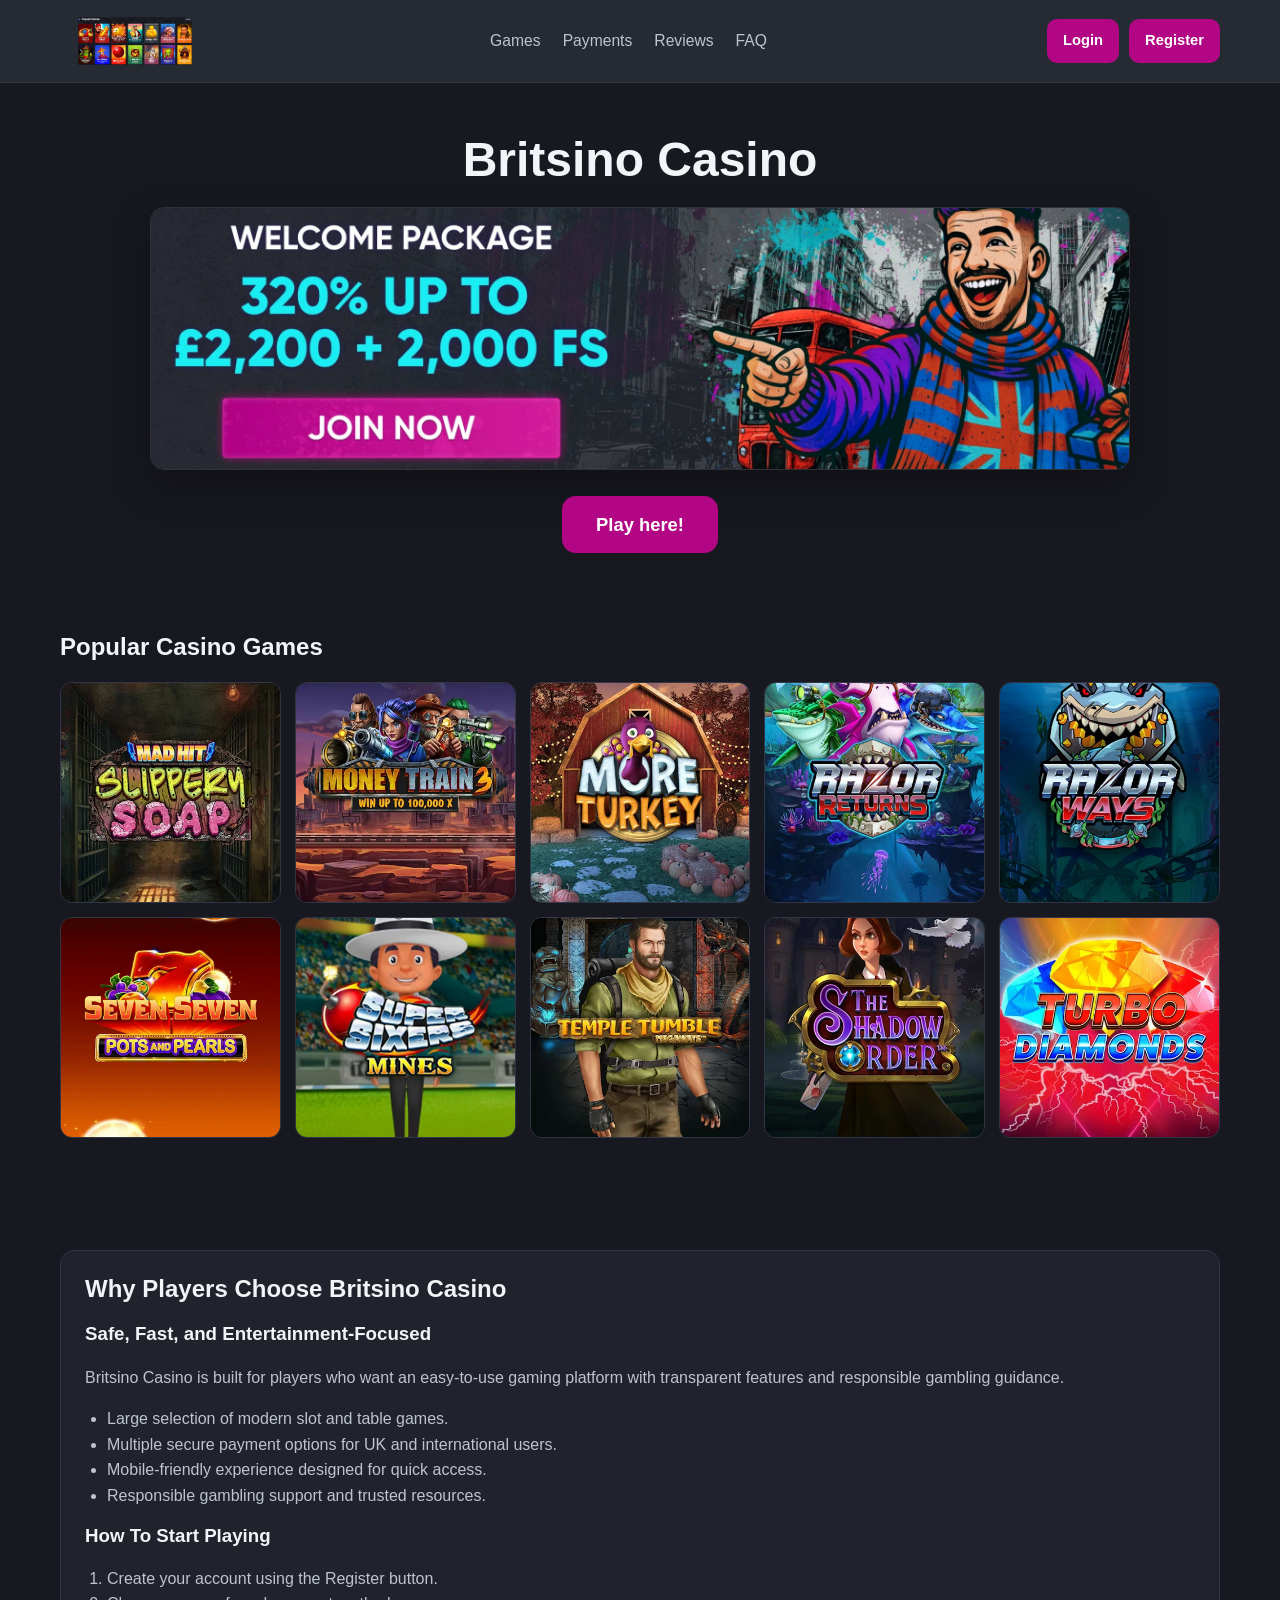
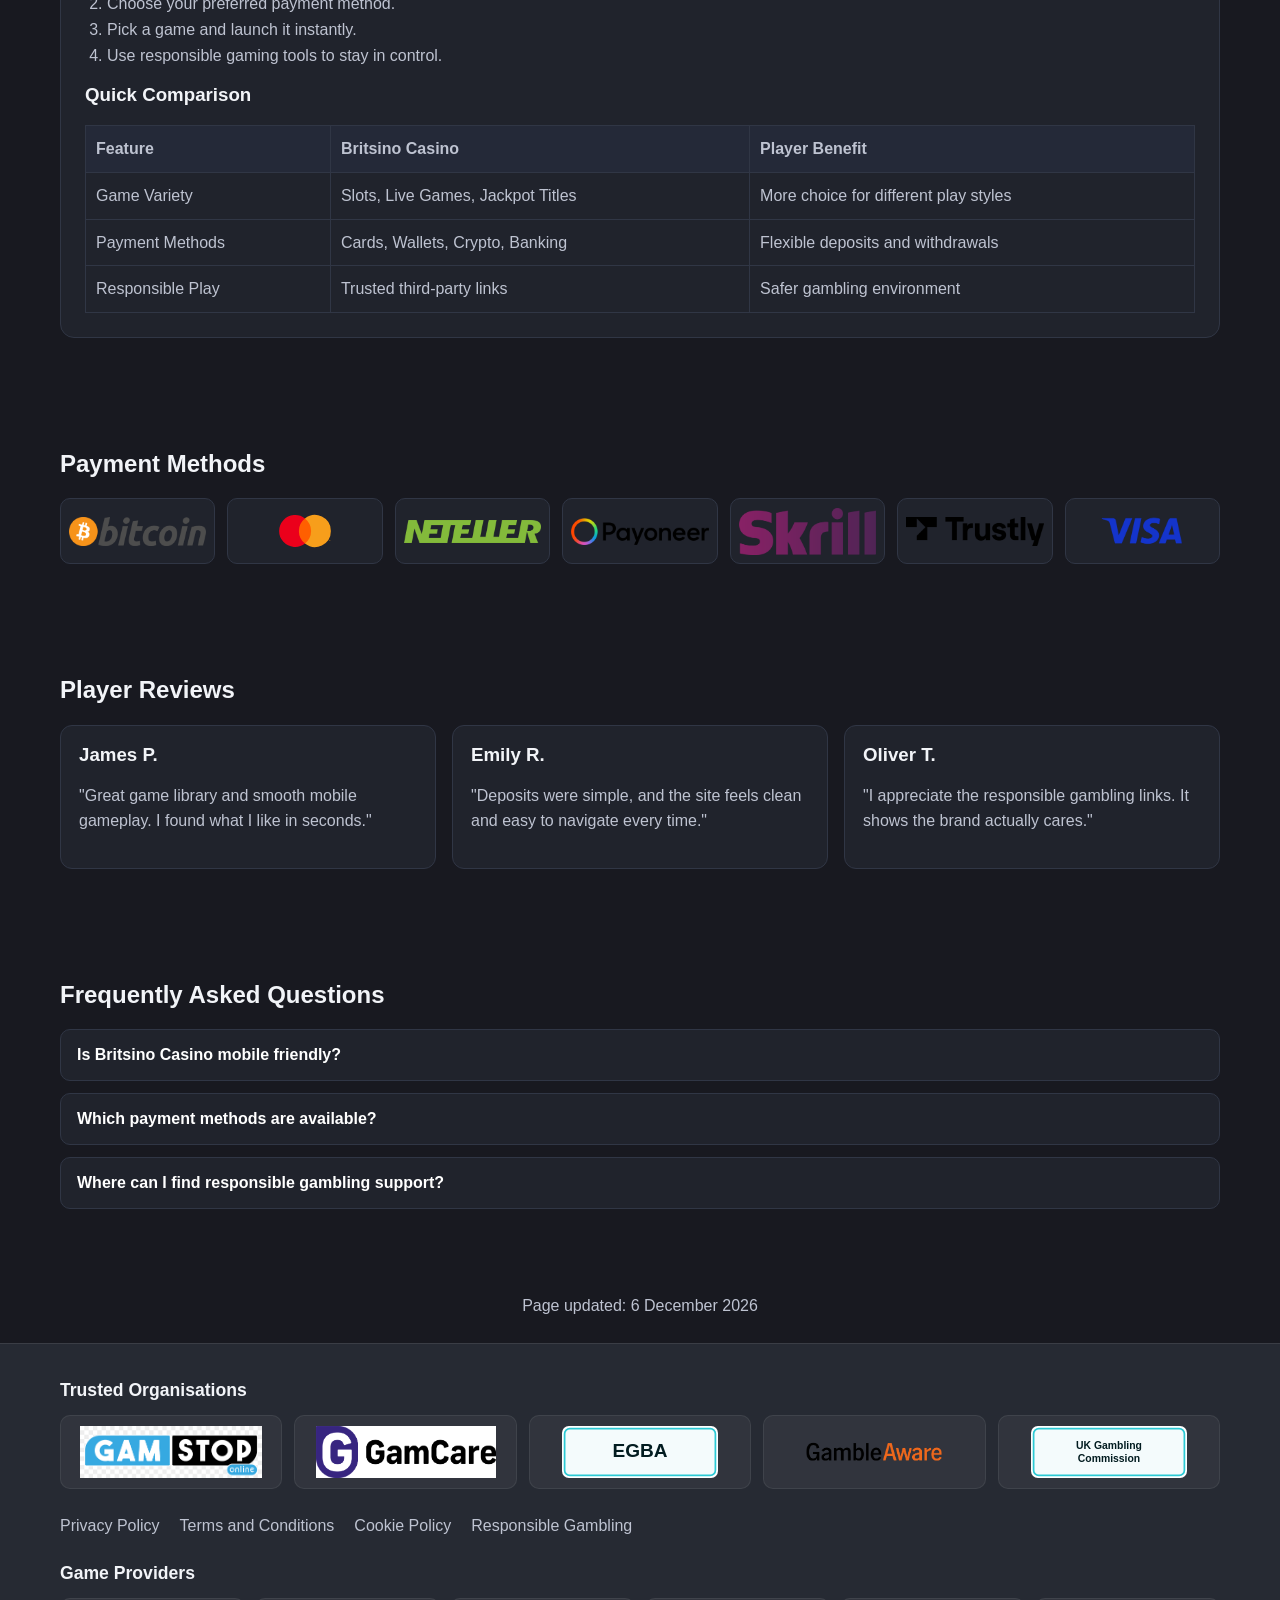
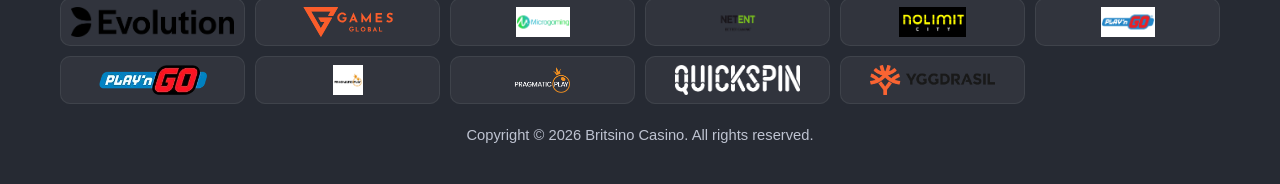
==== index.html @ 7773fd0c "Build Britsino homepage, add redirect route, and wire CTA/register links" ====
<!DOCTYPE html>
<html lang="en-GB">
<head>
  <meta charset="UTF-8" />
  <meta name="viewport" content="width=device-width, initial-scale=1.0" />
  <meta name="description" content="Britsino Casino home page with top games, payment methods, player reviews, and trusted gambling resources." />
  <title>Britsino Casino</title>
  <link rel="icon" type="image/x-icon" href="favicon (12).ico" />
  <link rel="stylesheet" href="styles.css" />
</head>
<body>
  <header class="site-header">
    <div class="container header-inner">
      <a class="brand" href="#" aria-label="Britsino home">
        <img src="britsino.webp" alt="Britsino Casino logo" />
      </a>

      <nav class="header-nav" aria-label="Primary navigation">
        <a href="#games">Games</a>
        <a href="#payments">Payments</a>
        <a href="#reviews">Reviews</a>
        <a href="#faq">FAQ</a>
      </nav>

      <div class="header-actions">
        <a class="btn btn-header" href="#" aria-label="Login">Login</a>
        <a class="btn btn-header" href="/go/" aria-label="Register">Register</a>
      </div>
    </div>
  </header>

  <main>
    <section class="hero">
      <div class="container hero-inner">
        <h1>Britsino Casino</h1>
        <img class="hero-banner" src="britsino images/britsino casino.webp" alt="Britsino Casino banner" />
        <a class="btn btn-cta pulse" href="/go/">Play here!</a>
      </div>
    </section>

    <section id="games" class="section games-section">
      <div class="container">
        <h2>Popular Casino Games</h2>
        <div class="games-grid" aria-label="Featured games">
          <article class="game-card"><img src="game images/mad-hit-slippery-soap.webp" alt="Mad Hit Slippery Soap" /></article>
          <article class="game-card"><img src="game images/money-train-3.webp" alt="Money Train 3" /></article>
          <article class="game-card"><img src="game images/more-turkey.webp" alt="More Turkey" /></article>
          <article class="game-card"><img src="game images/razor-returns.webp" alt="Razor Returns" /></article>
          <article class="game-card"><img src="game images/razor-ways.webp" alt="Razor Ways" /></article>
          <article class="game-card"><img src="game images/seven-seven-pots-and-pearls.webp" alt="Seven Seven Pots and Pearls" /></article>
          <article class="game-card"><img src="game images/super-sixers-mines.webp" alt="Super Sixers Mines" /></article>
          <article class="game-card"><img src="game images/temple-tumble.webp" alt="Temple Tumble" /></article>
          <article class="game-card"><img src="game images/the-shadow-order-pushgaming.webp" alt="The Shadow Order" /></article>
          <article class="game-card"><img src="game images/turbo-diamonds-hold-and-win.webp" alt="Turbo Diamonds Hold and Win" /></article>
        </div>
      </div>
    </section>

    <section class="section seo-section">
      <div class="container seo-content">
        <h2>Why Players Choose Britsino Casino</h2>
        <h3>Safe, Fast, and Entertainment-Focused</h3>
        <p>Britsino Casino is built for players who want an easy-to-use gaming platform with transparent features and responsible gambling guidance.</p>

        <ul>
          <li>Large selection of modern slot and table games.</li>
          <li>Multiple secure payment options for UK and international users.</li>
          <li>Mobile-friendly experience designed for quick access.</li>
          <li>Responsible gambling support and trusted resources.</li>
        </ul>

        <h3>How To Start Playing</h3>
        <ol>
          <li>Create your account using the Register button.</li>
          <li>Choose your preferred payment method.</li>
          <li>Pick a game and launch it instantly.</li>
          <li>Use responsible gaming tools to stay in control.</li>
        </ol>

        <h3>Quick Comparison</h3>
        <div class="table-wrap">
          <table>
            <thead>
              <tr>
                <th>Feature</th>
                <th>Britsino Casino</th>
                <th>Player Benefit</th>
              </tr>
            </thead>
            <tbody>
              <tr>
                <td>Game Variety</td>
                <td>Slots, Live Games, Jackpot Titles</td>
                <td>More choice for different play styles</td>
              </tr>
              <tr>
                <td>Payment Methods</td>
                <td>Cards, Wallets, Crypto, Banking</td>
                <td>Flexible deposits and withdrawals</td>
              </tr>
              <tr>
                <td>Responsible Play</td>
                <td>Trusted third-party links</td>
                <td>Safer gambling environment</td>
              </tr>
            </tbody>
          </table>
        </div>
      </div>
    </section>

    <section id="payments" class="section payments-section">
      <div class="container">
        <h2>Payment Methods</h2>
        <div class="payments-grid" aria-label="Payment methods">
          <img src="payment methods/bitcoin-method.png" alt="Bitcoin" />
          <img src="payment methods/mastercard-method.svg" alt="Mastercard" />
          <img src="payment methods/neteller-method.png" alt="Neteller" />
          <img src="payment methods/payoneer-method.png" alt="Payoneer" />
          <img src="payment methods/skrill-method.png" alt="Skrill" />
          <img src="payment methods/trustly-method.webp" alt="Trustly" />
          <img src="payment methods/visa-method.png" alt="Visa" />
        </div>
      </div>
    </section>

    <section id="reviews" class="section reviews-section">
      <div class="container">
        <h2>Player Reviews</h2>
        <div class="reviews-grid">
          <article class="review-card">
            <h3>James P.</h3>
            <p>"Great game library and smooth mobile gameplay. I found what I like in seconds."</p>
          </article>
          <article class="review-card">
            <h3>Emily R.</h3>
            <p>"Deposits were simple, and the site feels clean and easy to navigate every time."</p>
          </article>
          <article class="review-card">
            <h3>Oliver T.</h3>
            <p>"I appreciate the responsible gambling links. It shows the brand actually cares."</p>
          </article>
        </div>
      </div>
    </section>

    <section id="faq" class="section faq-section">
      <div class="container">
        <h2>Frequently Asked Questions</h2>

        <div class="accordion-item">
          <button class="accordion-trigger" type="button" aria-expanded="false">
            Is Britsino Casino mobile friendly?
          </button>
          <div class="accordion-panel">
            <p>Yes. Britsino Casino is optimized for mobile and desktop devices with a responsive layout.</p>
          </div>
        </div>

        <div class="accordion-item">
          <button class="accordion-trigger" type="button" aria-expanded="false">
            Which payment methods are available?
          </button>
          <div class="accordion-panel">
            <p>You can use options like Visa, Mastercard, Skrill, Neteller, Trustly, Payoneer, and Bitcoin.</p>
          </div>
        </div>

        <div class="accordion-item">
          <button class="accordion-trigger" type="button" aria-expanded="false">
            Where can I find responsible gambling support?
          </button>
          <div class="accordion-panel">
            <p>Trusted support resources are listed in the footer, including GamStop, GamCare, BeGambleAware, EGBA, and the UK Gambling Commission.</p>
          </div>
        </div>
      </div>
    </section>

    <section class="updated-section" aria-label="Page update date">
      <div class="container">
        <p id="page-updated">Page updated: </p>
      </div>
    </section>
  </main>

  <footer class="site-footer">
    <div class="container footer-inner">
      <section class="footer-trust">
        <h2>Trusted Organisations</h2>
        <div class="trust-grid">
          <a href="https://www.gamstop.co.uk/" target="_blank" rel="noopener noreferrer"><img src="trust badges/gamstop.png" alt="GamStop" /></a>
          <a href="https://www.gamcare.org.uk/" target="_blank" rel="noopener noreferrer"><img src="trust badges/GamCare.png" alt="GamCare" /></a>
          <a href="https://www.egba.eu/" target="_blank" rel="noopener noreferrer"><img src="trust badges/egba.svg" alt="EGBA" /></a>
          <a href="https://www.begambleaware.org/" target="_blank" rel="noopener noreferrer"><img src="trust badges/gambleaware.png" alt="BeGambleAware" /></a>
          <a href="https://www.gamblingcommission.gov.uk/" target="_blank" rel="noopener noreferrer"><img src="trust badges/uk-gambling-commission.svg" alt="UK Gambling Commission" /></a>
        </div>
      </section>

      <section class="footer-policies">
        <a href="#" aria-label="Privacy Policy">Privacy Policy</a>
        <a href="#" aria-label="Terms and Conditions">Terms and Conditions</a>
        <a href="#" aria-label="Cookie Policy">Cookie Policy</a>
        <a href="#" aria-label="Responsible Gambling Policy">Responsible Gambling</a>
      </section>

      <section class="footer-providers">
        <h2>Game Providers</h2>
        <div class="providers-grid">
          <img src="providers/evolution.png" alt="Evolution" />
          <img src="providers/Games-Global.svg" alt="Games Global" />
          <img src="providers/microgaming-logo.png" alt="Microgaming" />
          <img src="providers/netentlogo.png" alt="NetEnt" />
          <img src="providers/nolimit city.png" alt="NoLimit City" />
          <img src="providers/playn-go-logo.png" alt="Play'n GO" />
          <img src="providers/playngo.webp" alt="Play'n GO Alternative" />
          <img src="providers/pragmatic-play-logo-png.png" alt="Pragmatic Play" />
          <img src="providers/pragmatic-play.png" alt="Pragmatic Play Alternative" />
          <img src="providers/quickspin.png" alt="Quickspin" />
          <img src="providers/Yggdrasil Gaming_Logo_1.png" alt="Yggdrasil" />
        </div>
      </section>

      <p class="copyright">Copyright © 2026 Britsino Casino. All rights reserved.</p>
    </div>
  </footer>

  <script src="script.js"></script>
</body>
</html>
---- styles.css ----
:root {
  --header-footer-bg: #262a33;
  --primary-btn: #b30685;
  --cta-btn: #b30685;
  --main-bg: #181920;
  --surface-bg: #20232c;
  --surface-border: #303645;
  --text-main: #f2f4f8;
  --text-muted: #bec3d1;
}

* {
  box-sizing: border-box;
}

html,
body {
  margin: 0;
  padding: 0;
}

body {
  font-family: "Segoe UI", Tahoma, Geneva, Verdana, sans-serif;
  background: var(--main-bg);
  color: var(--text-main);
  line-height: 1.6;
}

img {
  max-width: 100%;
  display: block;
}

a {
  color: inherit;
  text-decoration: none;
}

.container {
  width: min(1160px, 92%);
  margin: 0 auto;
}

.section {
  padding: 56px 0;
}

h1,
h2,
h3 {
  margin-top: 0;
  line-height: 1.2;
}

.site-header {
  position: sticky;
  top: 0;
  z-index: 100;
  background: var(--header-footer-bg);
  border-bottom: 1px solid rgba(255, 255, 255, 0.07);
}

.header-inner {
  display: flex;
  align-items: center;
  justify-content: space-between;
  gap: 20px;
  min-height: 82px;
  padding: 10px 0;
}

.brand img {
  width: 150px;
  height: 48px;
  object-fit: contain;
}

.header-nav {
  display: flex;
  gap: 22px;
  color: var(--text-muted);
  font-size: 0.98rem;
}

.header-nav a:hover,
.header-nav a:focus-visible {
  color: #ffffff;
}

.header-actions {
  display: flex;
  gap: 10px;
}

.btn {
  display: inline-flex;
  align-items: center;
  justify-content: center;
  border-radius: 10px;
  border: 0;
  cursor: pointer;
  font-weight: 700;
}

.btn-header {
  background: var(--primary-btn);
  color: #fff;
  padding: 10px 16px;
  font-size: 0.92rem;
}

.btn-header:hover,
.btn-header:focus-visible,
.btn-cta:hover,
.btn-cta:focus-visible {
  filter: brightness(1.08);
}

.hero {
  padding: 48px 0 24px;
}

.hero-inner {
  text-align: center;
}

.hero h1 {
  font-size: clamp(1.9rem, 4vw, 3rem);
  margin-bottom: 18px;
}

.hero-banner {
  width: min(980px, 100%);
  margin: 0 auto;
  border-radius: 14px;
  border: 1px solid rgba(255, 255, 255, 0.1);
  box-shadow: 0 16px 40px rgba(0, 0, 0, 0.35);
}

.btn-cta {
  margin: 26px auto 0;
  background: var(--cta-btn);
  color: #fff;
  font-size: 1.15rem;
  padding: 14px 34px;
  border-radius: 14px;
}

.pulse {
  animation: pulse 1.8s infinite;
}

@keyframes pulse {
  0% {
    transform: scale(1);
    box-shadow: 0 0 0 0 rgba(179, 6, 133, 0.75);
  }
  70% {
    transform: scale(1.03);
    box-shadow: 0 0 0 18px rgba(179, 6, 133, 0);
  }
  100% {
    transform: scale(1);
    box-shadow: 0 0 0 0 rgba(179, 6, 133, 0);
  }
}

.games-grid {
  display: grid;
  grid-template-columns: repeat(5, minmax(0, 1fr));
  gap: 14px;
}

.game-card {
  aspect-ratio: 1 / 1;
  border-radius: 12px;
  overflow: hidden;
  border: 1px solid var(--surface-border);
  background: var(--surface-bg);
}

.game-card img {
  width: 100%;
  height: 100%;
  object-fit: cover;
}

.seo-content {
  background: var(--surface-bg);
  border: 1px solid var(--surface-border);
  border-radius: 14px;
  padding: 24px;
}

.seo-content p,
.seo-content li,
.seo-content td,
.seo-content th {
  color: var(--text-muted);
}

.seo-content ul,
.seo-content ol {
  padding-left: 22px;
}

.table-wrap {
  overflow-x: auto;
}

table {
  width: 100%;
  border-collapse: collapse;
  min-width: 620px;
}

th,
td {
  border: 1px solid var(--surface-border);
  padding: 10px;
  text-align: left;
}

th {
  color: #fff;
  background: #242938;
}

.payments-grid {
  display: grid;
  grid-template-columns: repeat(7, minmax(0, 1fr));
  gap: 12px;
}

.payments-grid img {
  width: 100%;
  height: 66px;
  object-fit: contain;
  padding: 8px;
  background: var(--surface-bg);
  border: 1px solid var(--surface-border);
  border-radius: 10px;
}

.reviews-grid {
  display: grid;
  grid-template-columns: repeat(3, minmax(0, 1fr));
  gap: 16px;
}

.review-card {
  background: var(--surface-bg);
  border: 1px solid var(--surface-border);
  border-radius: 12px;
  padding: 18px;
}

.review-card h3 {
  margin-bottom: 10px;
}

.review-card p {
  color: var(--text-muted);
}

.accordion-item {
  border: 1px solid var(--surface-border);
  border-radius: 10px;
  margin-bottom: 12px;
  background: var(--surface-bg);
  overflow: hidden;
}

.accordion-trigger {
  width: 100%;
  text-align: left;
  background: transparent;
  color: #fff;
  border: 0;
  padding: 16px;
  font-size: 1rem;
  font-weight: 700;
  cursor: pointer;
}

.accordion-panel {
  max-height: 0;
  overflow: hidden;
  transition: max-height 0.28s ease;
}

.accordion-panel p {
  margin: 0;
  padding: 0 16px 16px;
  color: var(--text-muted);
}

.updated-section {
  padding: 16px 0 24px;
}

#page-updated {
  margin: 0;
  text-align: center;
  color: var(--text-muted);
}

.site-footer {
  background: var(--header-footer-bg);
  border-top: 1px solid rgba(255, 255, 255, 0.09);
  padding: 36px 0 22px;
}

.footer-inner h2 {
  font-size: 1.1rem;
  margin-bottom: 14px;
}

.trust-grid {
  display: grid;
  grid-template-columns: repeat(5, minmax(0, 1fr));
  gap: 12px;
}

.trust-grid a {
  background: rgba(255, 255, 255, 0.05);
  border-radius: 10px;
  border: 1px solid rgba(255, 255, 255, 0.07);
  padding: 10px;
}

.trust-grid img {
  width: 100%;
  height: 52px;
  object-fit: contain;
}

.footer-policies {
  display: flex;
  flex-wrap: wrap;
  gap: 14px 20px;
  margin: 24px 0;
}

.footer-policies a {
  color: var(--text-muted);
}

.footer-policies a:hover,
.footer-policies a:focus-visible {
  color: #fff;
}

.providers-grid {
  display: grid;
  grid-template-columns: repeat(6, minmax(0, 1fr));
  gap: 10px;
}

.providers-grid img {
  width: 100%;
  height: 48px;
  object-fit: contain;
  padding: 8px;
  background: rgba(255, 255, 255, 0.05);
  border-radius: 10px;
  border: 1px solid rgba(255, 255, 255, 0.07);
}

.copyright {
  margin-top: 20px;
  text-align: center;
  color: var(--text-muted);
  font-size: 0.92rem;
}

@media (max-width: 1024px) {
  .games-grid {
    grid-template-columns: repeat(4, minmax(0, 1fr));
  }

  .payments-grid {
    grid-template-columns: repeat(4, minmax(0, 1fr));
  }

  .providers-grid {
    grid-template-columns: repeat(4, minmax(0, 1fr));
  }

  .trust-grid {
    grid-template-columns: repeat(3, minmax(0, 1fr));
  }
}

@media (max-width: 768px) {
  .header-inner {
    min-height: 58px;
    gap: 8px;
    padding: 6px 0;
  }

  .brand img {
    width: 90px;
    height: 30px;
  }

  .header-nav {
    display: none;
  }

  .header-actions {
    margin-left: auto;
  }

  .btn-header {
    padding: 7px 10px;
    font-size: 0.78rem;
    border-radius: 8px;
  }

  .section {
    padding: 44px 0;
  }

  .games-grid {
    grid-template-columns: repeat(2, minmax(0, 1fr));
  }

  .payments-grid {
    grid-template-columns: repeat(2, minmax(0, 1fr));
  }

  .reviews-grid {
    grid-template-columns: 1fr;
  }

  .trust-grid {
    grid-template-columns: repeat(2, minmax(0, 1fr));
  }

  .providers-grid {
    grid-template-columns: repeat(2, minmax(0, 1fr));
  }
}
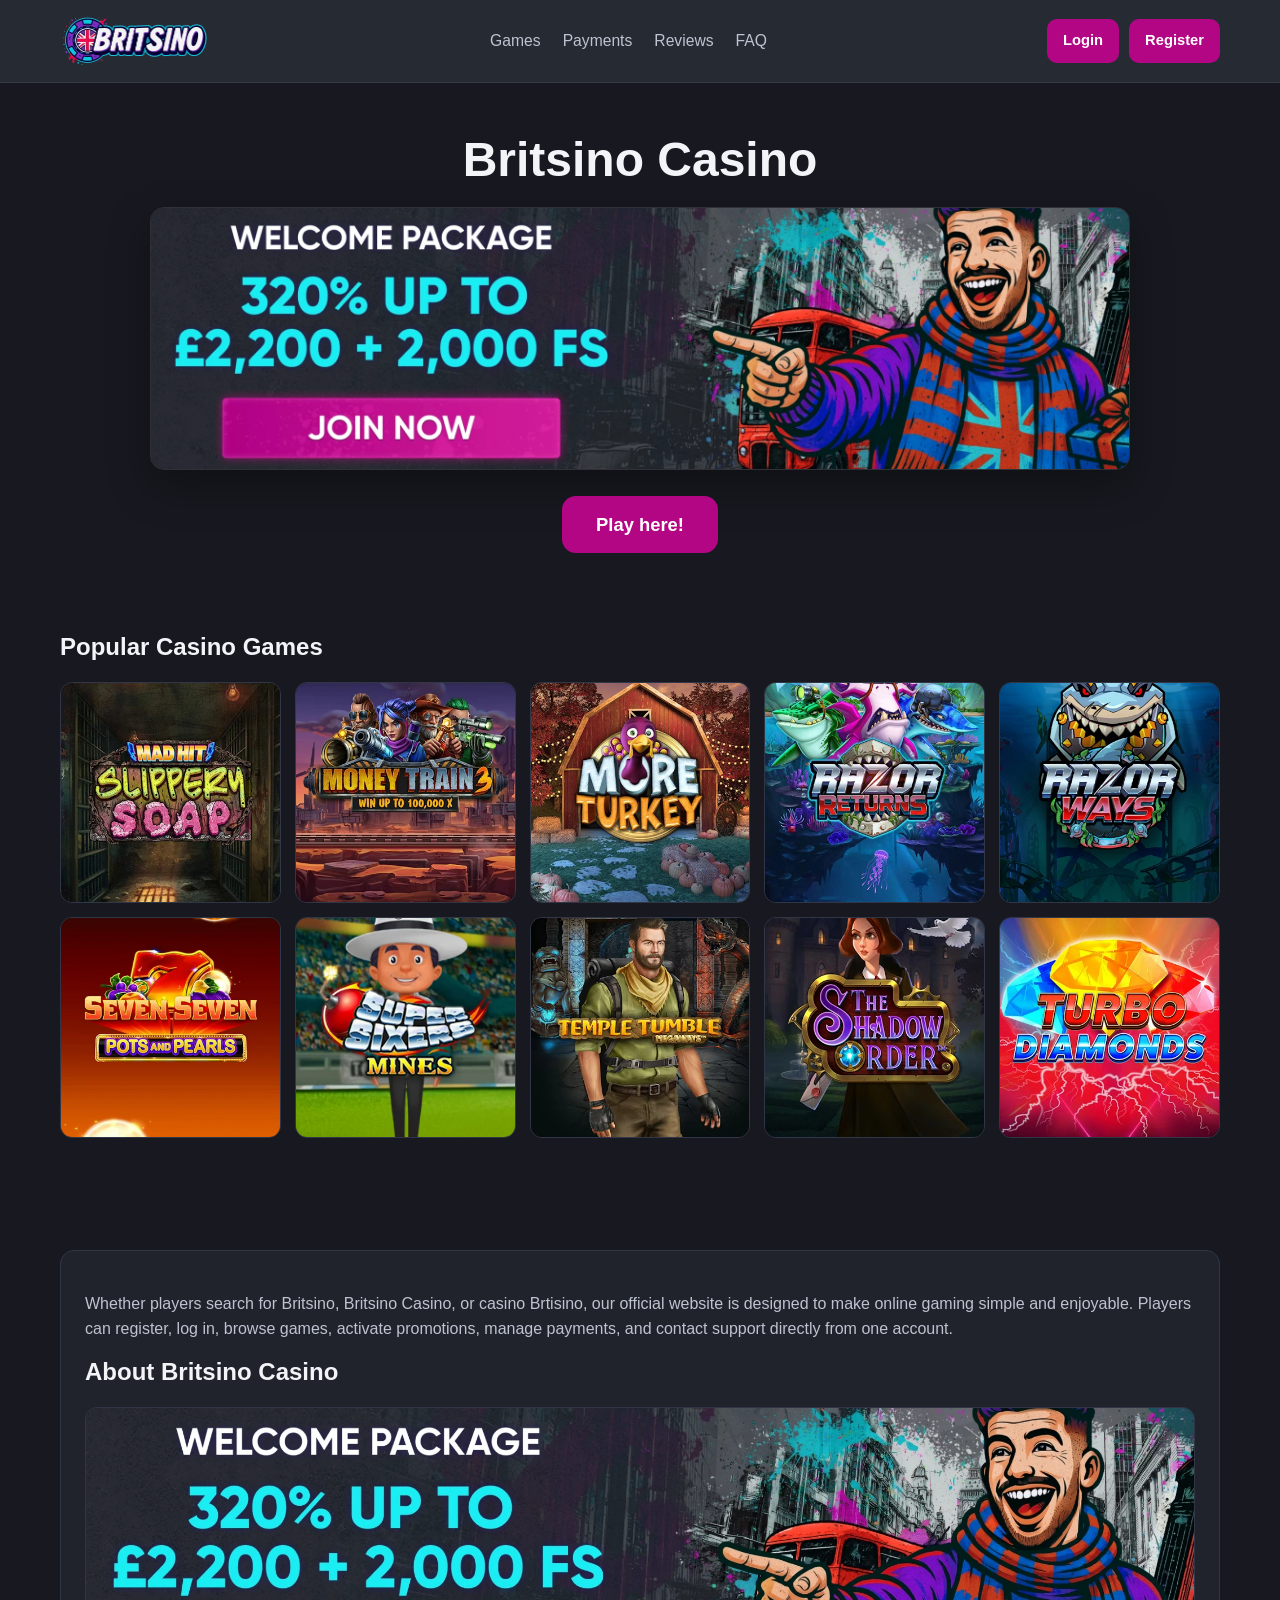
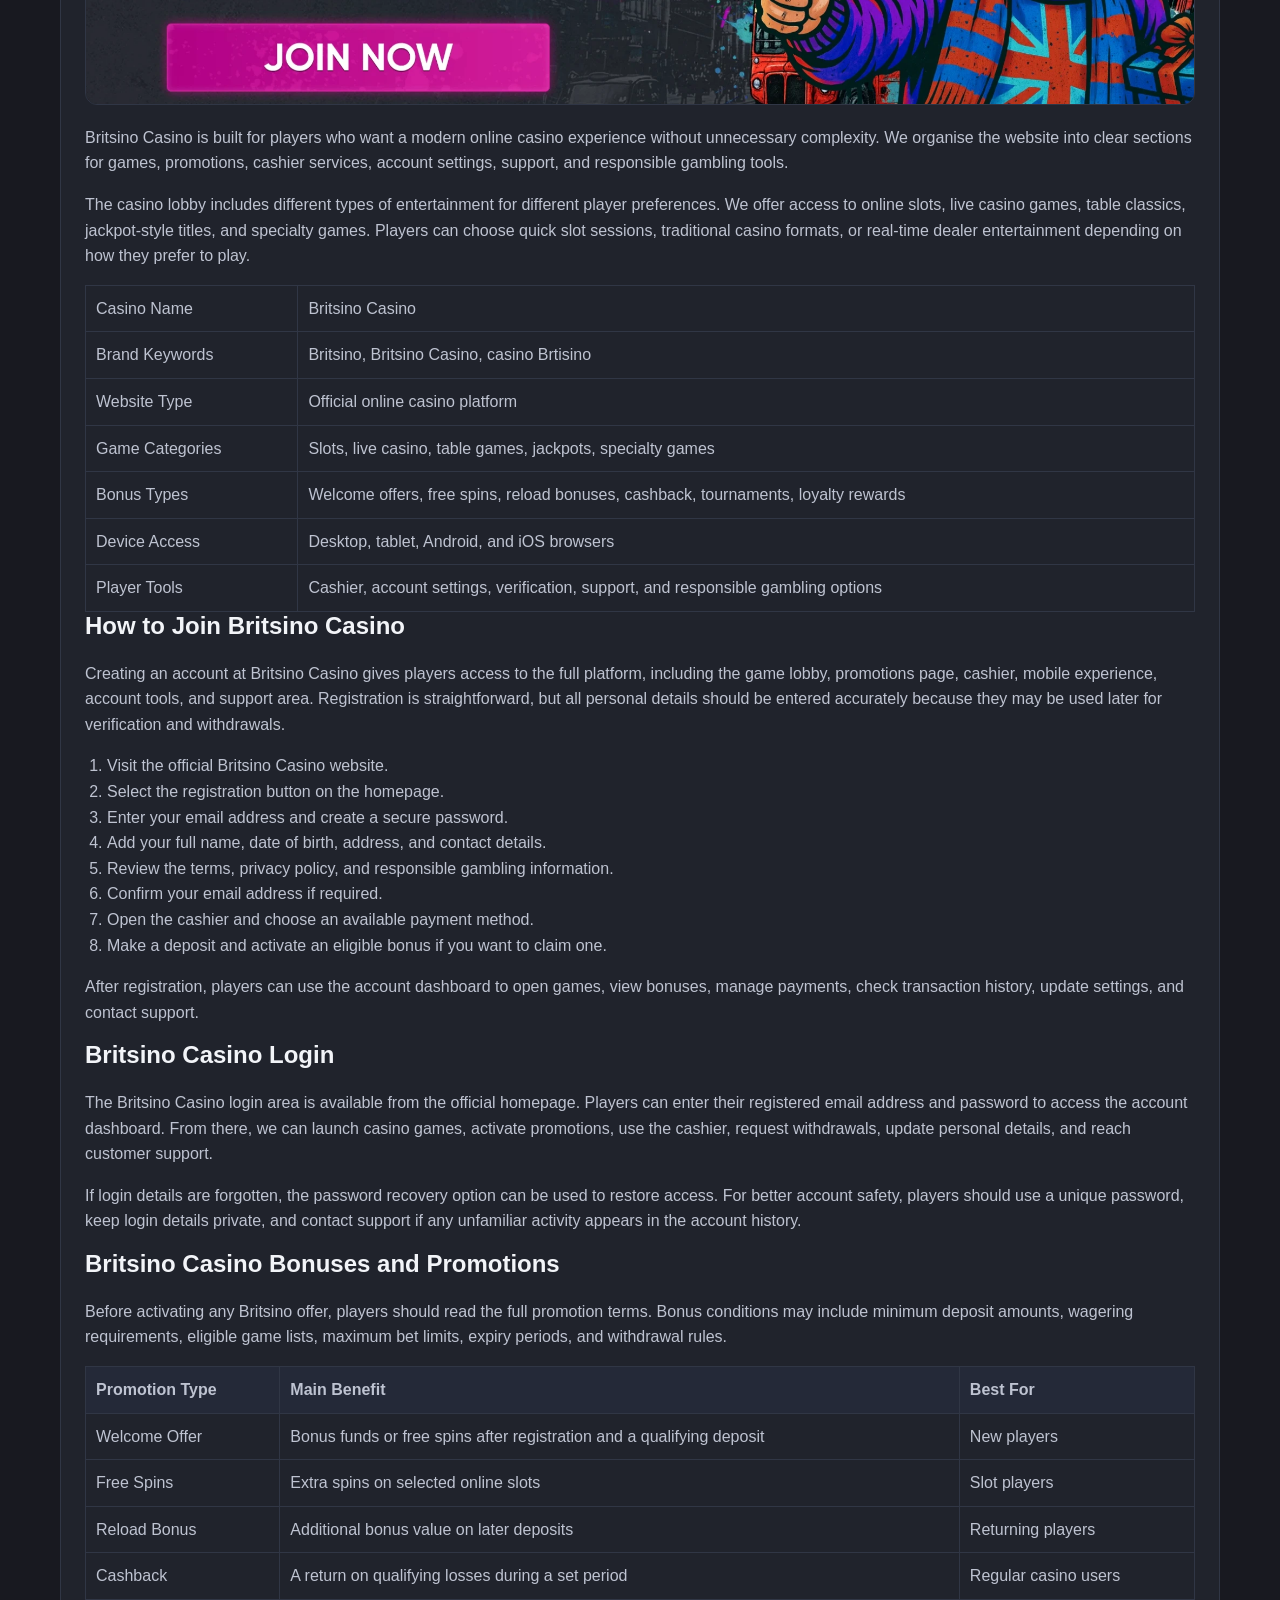
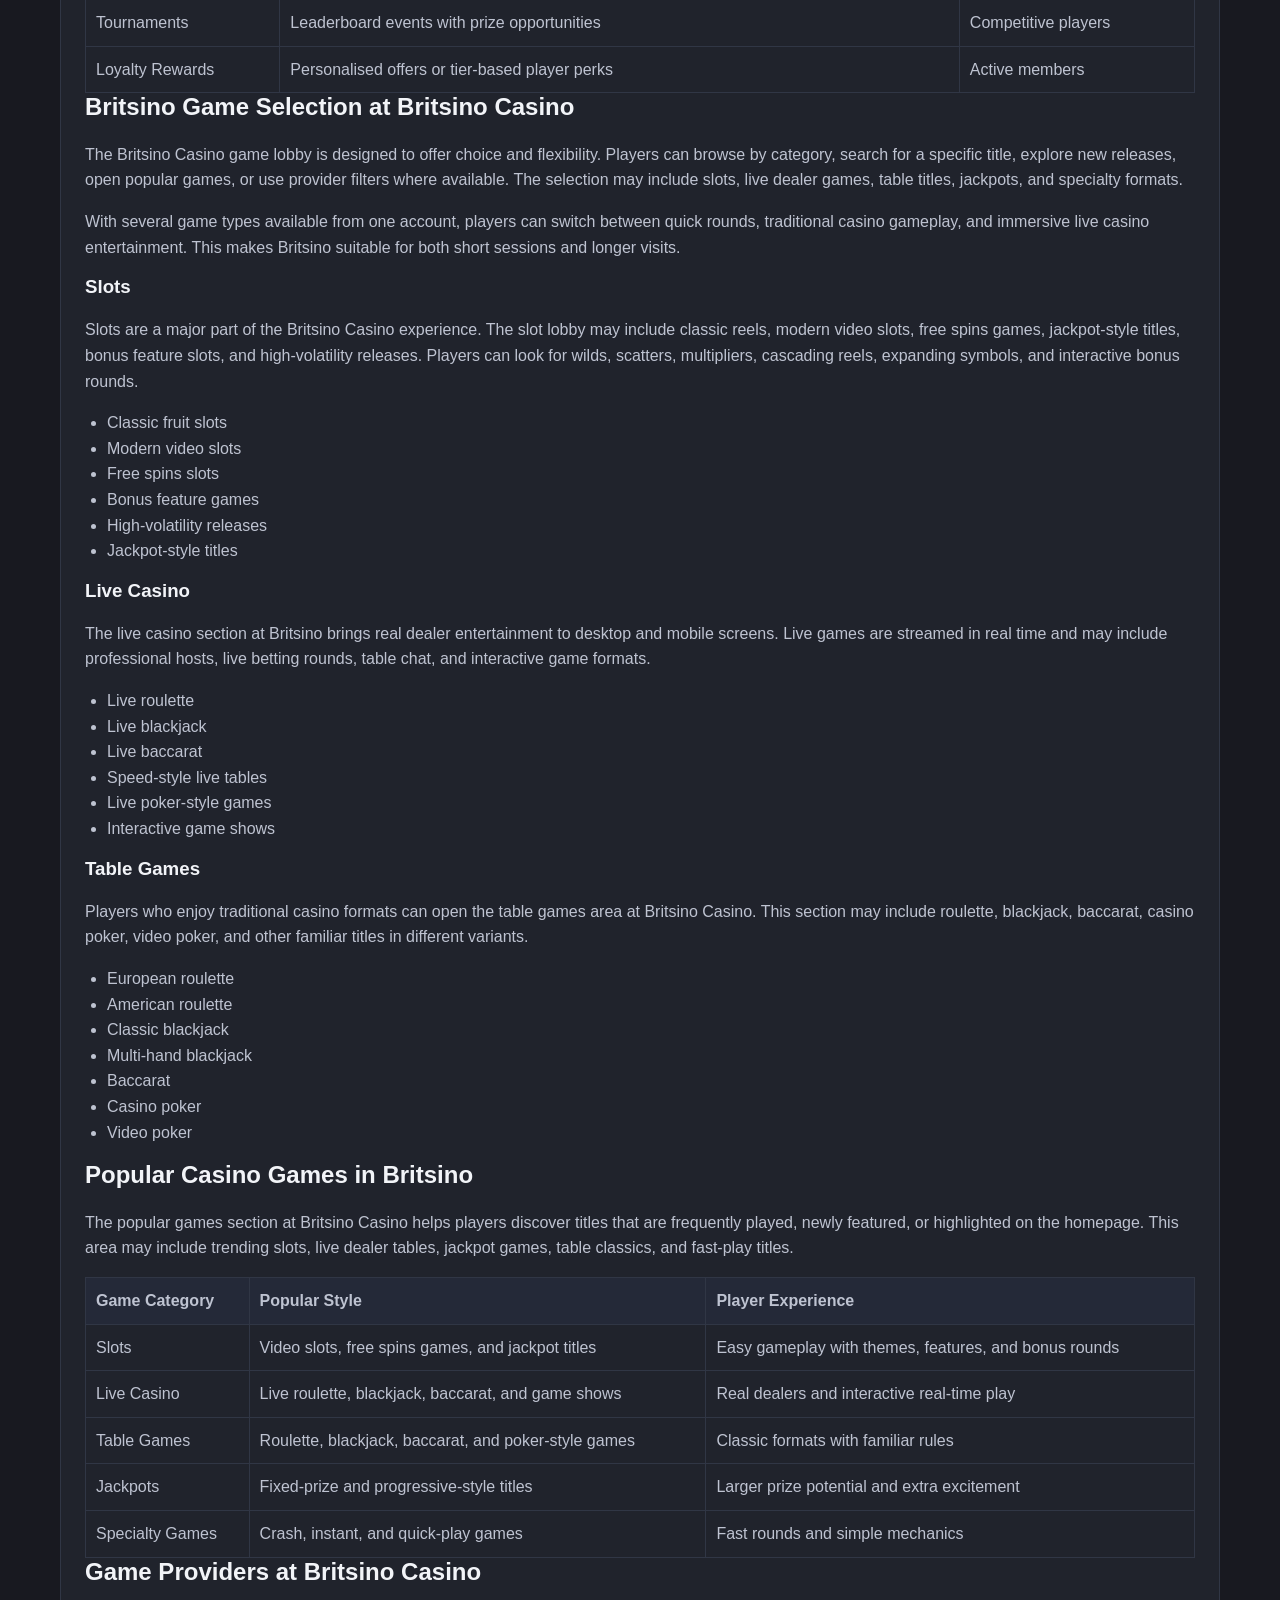
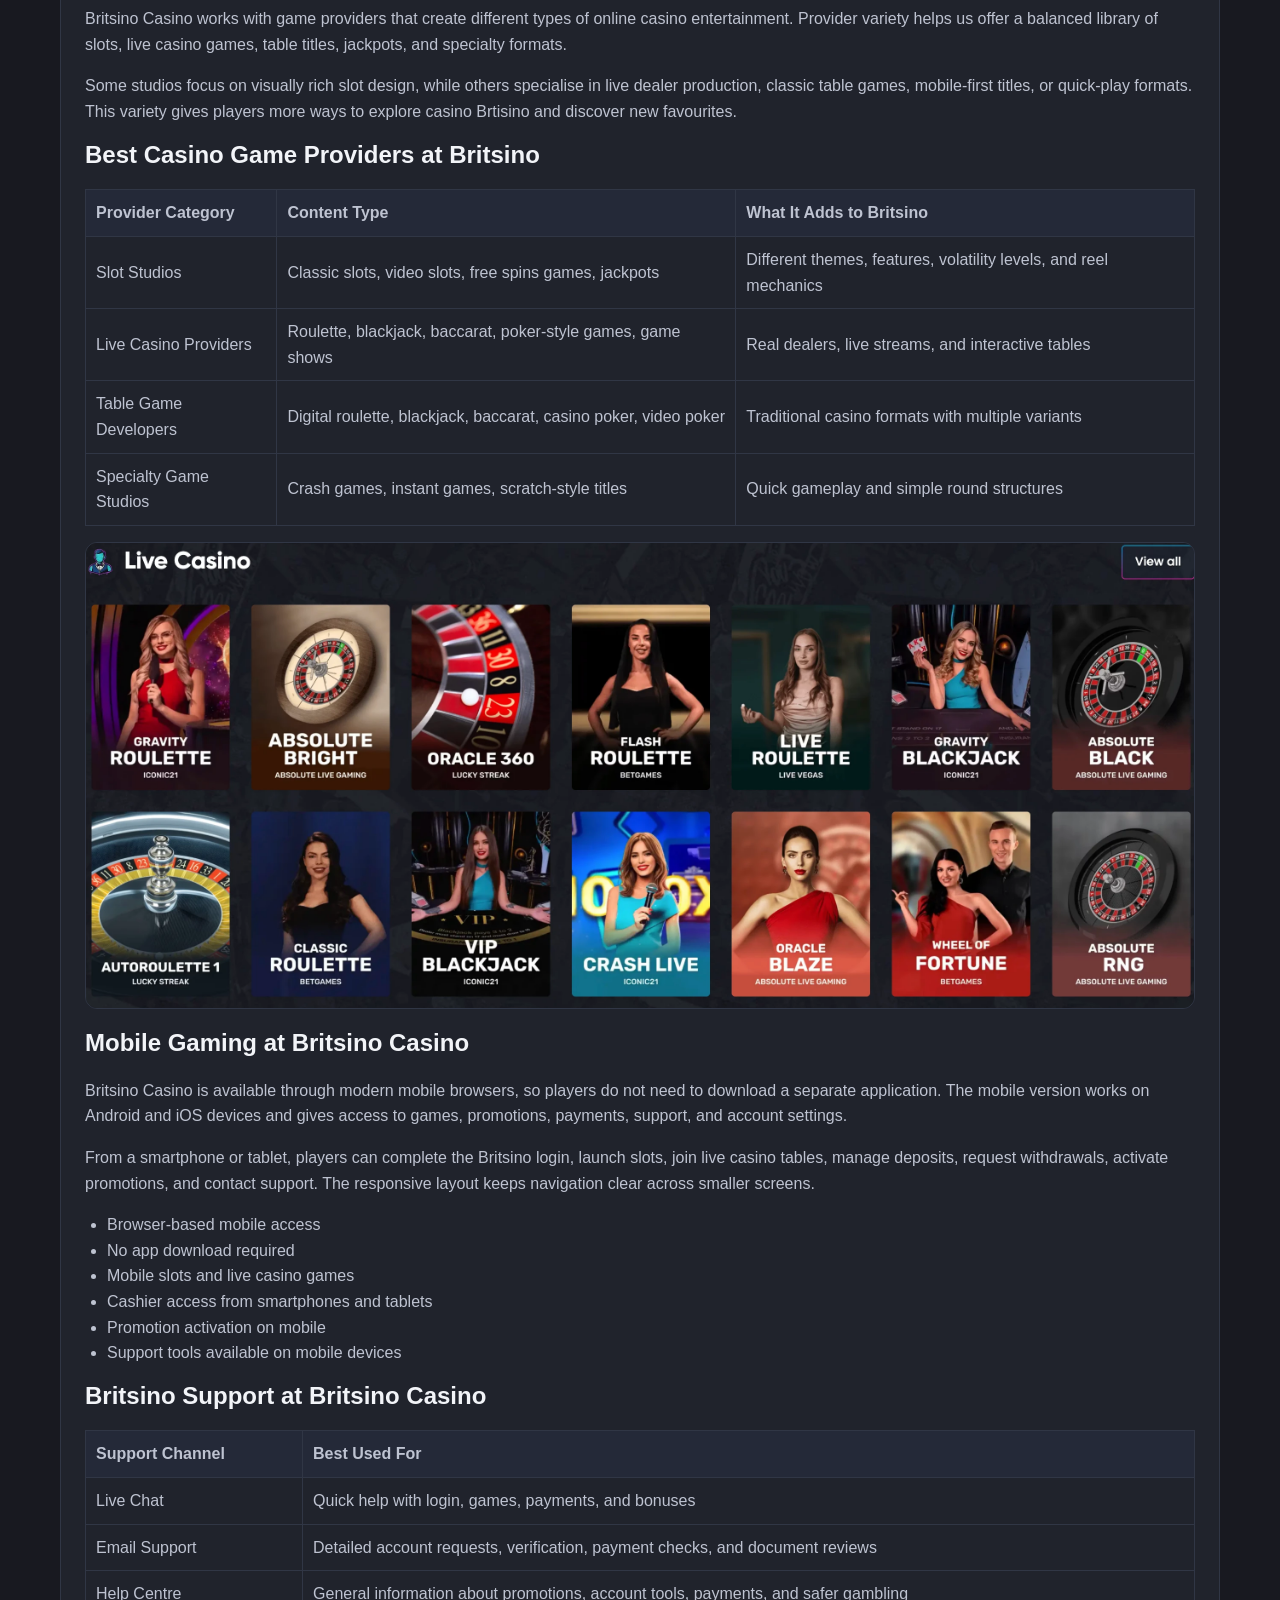
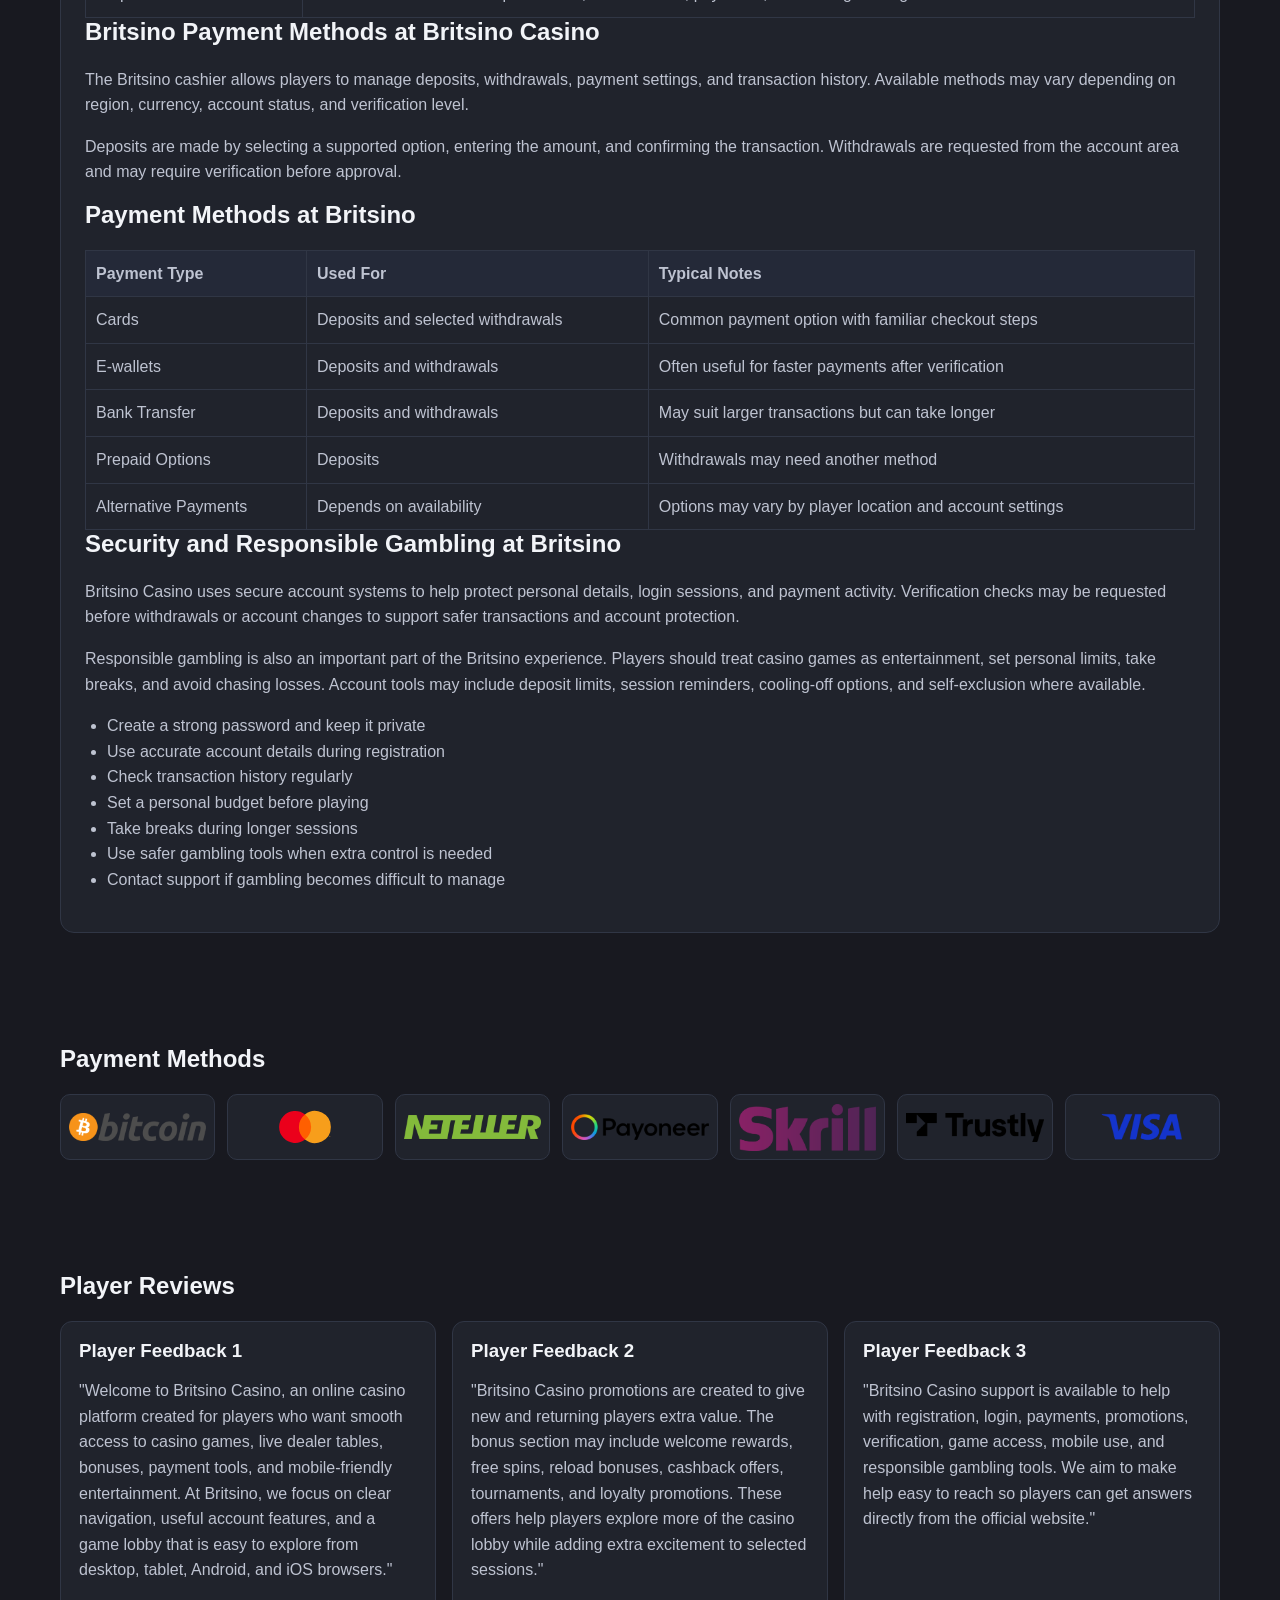
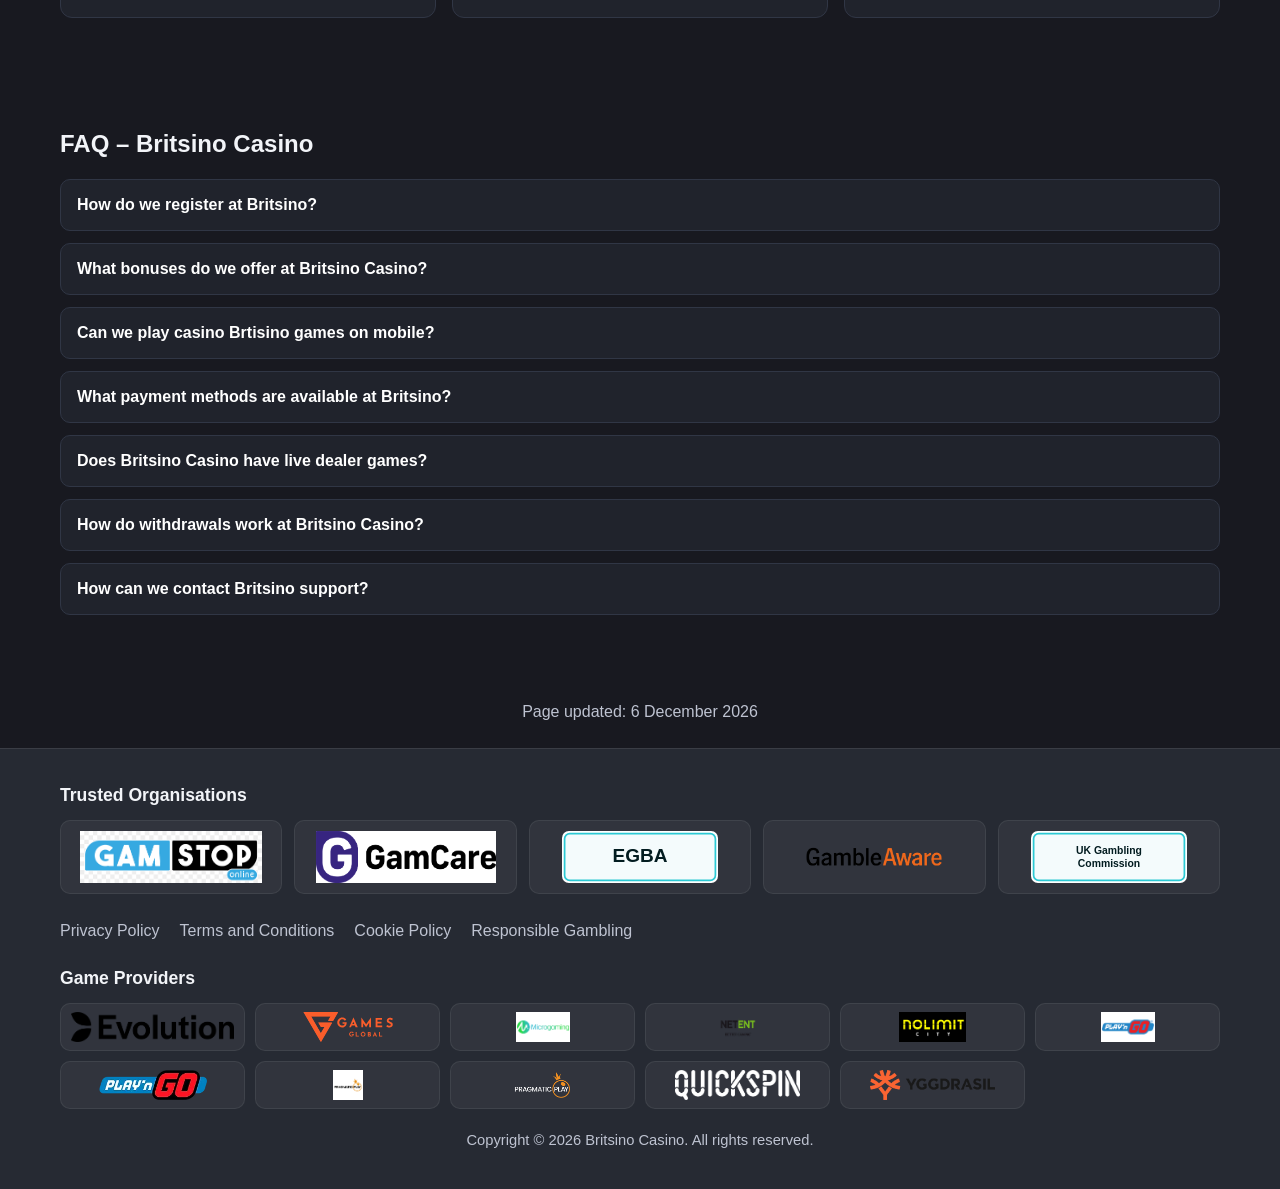
==== commit 6ba7643f: "Publish full homepage source content and update official logo/favicon assets" ====
--- a/index.html
+++ b/index.html
@@ -1,18 +1,21 @@
 <!DOCTYPE html>
-<html lang="en-GB">
+<html lang="en">
 <head>
   <meta charset="UTF-8" />
   <meta name="viewport" content="width=device-width, initial-scale=1.0" />
-  <meta name="description" content="Britsino Casino home page with top games, payment methods, player reviews, and trusted gambling resources." />
-  <title>Britsino Casino</title>
-  <link rel="icon" type="image/x-icon" href="favicon (12).ico" />
-  <link rel="stylesheet" href="styles.css" />
+  <meta name="description" content="Visit Britsino Casino official website to play online slots, live casino games, table games, claim casino bonuses, use secure payment options, enjoy mobile access, and contact support." />
+  <title>Britsino Casino Official Website – Online Slots, Live Casino, Bonuses & Mobile Play</title>
+  <link rel="icon" type="image/x-icon" href="/favicon (12).ico" />
+  <link rel="stylesheet" href="/styles.css" />
+  <link rel="canonical" href="/en-gb/" />
+  <link rel="alternate" hreflang="en" href="/en-gb/" />
+  <link rel="alternate" hreflang="en-gb" href="/en-gb/" />
 </head>
 <body>
   <header class="site-header">
     <div class="container header-inner">
       <a class="brand" href="#" aria-label="Britsino home">
-        <img src="britsino.webp" alt="Britsino Casino logo" />
+        <img src="/britsino.webp" alt="Britsino Casino logo" />
       </a>
 
       <nav class="header-nav" aria-label="Primary navigation">
@@ -33,7 +36,7 @@
     <section class="hero">
       <div class="container hero-inner">
         <h1>Britsino Casino</h1>
-        <img class="hero-banner" src="britsino images/britsino casino.webp" alt="Britsino Casino banner" />
+        <img class="hero-banner" src="/britsino images/britsino casino.webp" alt="Britsino Casino banner" />
         <a class="btn btn-cta pulse" href="/go/">Play here!</a>
       </div>
     </section>
@@ -42,70 +45,416 @@
       <div class="container">
         <h2>Popular Casino Games</h2>
         <div class="games-grid" aria-label="Featured games">
-          <article class="game-card"><img src="game images/mad-hit-slippery-soap.webp" alt="Mad Hit Slippery Soap" /></article>
-          <article class="game-card"><img src="game images/money-train-3.webp" alt="Money Train 3" /></article>
-          <article class="game-card"><img src="game images/more-turkey.webp" alt="More Turkey" /></article>
-          <article class="game-card"><img src="game images/razor-returns.webp" alt="Razor Returns" /></article>
-          <article class="game-card"><img src="game images/razor-ways.webp" alt="Razor Ways" /></article>
-          <article class="game-card"><img src="game images/seven-seven-pots-and-pearls.webp" alt="Seven Seven Pots and Pearls" /></article>
-          <article class="game-card"><img src="game images/super-sixers-mines.webp" alt="Super Sixers Mines" /></article>
-          <article class="game-card"><img src="game images/temple-tumble.webp" alt="Temple Tumble" /></article>
-          <article class="game-card"><img src="game images/the-shadow-order-pushgaming.webp" alt="The Shadow Order" /></article>
-          <article class="game-card"><img src="game images/turbo-diamonds-hold-and-win.webp" alt="Turbo Diamonds Hold and Win" /></article>
+          <article class="game-card"><img src="/game images/mad-hit-slippery-soap.webp" alt="Mad Hit Slippery Soap" /></article>
+          <article class="game-card"><img src="/game images/money-train-3.webp" alt="Money Train 3" /></article>
+          <article class="game-card"><img src="/game images/more-turkey.webp" alt="More Turkey" /></article>
+          <article class="game-card"><img src="/game images/razor-returns.webp" alt="Razor Returns" /></article>
+          <article class="game-card"><img src="/game images/razor-ways.webp" alt="Razor Ways" /></article>
+          <article class="game-card"><img src="/game images/seven-seven-pots-and-pearls.webp" alt="Seven Seven Pots and Pearls" /></article>
+          <article class="game-card"><img src="/game images/super-sixers-mines.webp" alt="Super Sixers Mines" /></article>
+          <article class="game-card"><img src="/game images/temple-tumble.webp" alt="Temple Tumble" /></article>
+          <article class="game-card"><img src="/game images/the-shadow-order-pushgaming.webp" alt="The Shadow Order" /></article>
+          <article class="game-card"><img src="/game images/turbo-diamonds-hold-and-win.webp" alt="Turbo Diamonds Hold and Win" /></article>
         </div>
       </div>
     </section>
 
     <section class="section seo-section">
       <div class="container seo-content">
-        <h2>Why Players Choose Britsino Casino</h2>
-        <h3>Safe, Fast, and Entertainment-Focused</h3>
-        <p>Britsino Casino is built for players who want an easy-to-use gaming platform with transparent features and responsible gambling guidance.</p>
-
-        <ul>
-          <li>Large selection of modern slot and table games.</li>
-          <li>Multiple secure payment options for UK and international users.</li>
-          <li>Mobile-friendly experience designed for quick access.</li>
-          <li>Responsible gambling support and trusted resources.</li>
-        </ul>
-
-        <h3>How To Start Playing</h3>
-        <ol>
-          <li>Create your account using the Register button.</li>
-          <li>Choose your preferred payment method.</li>
-          <li>Pick a game and launch it instantly.</li>
-          <li>Use responsible gaming tools to stay in control.</li>
-        </ol>
-
-        <h3>Quick Comparison</h3>
-        <div class="table-wrap">
-          <table>
-            <thead>
-              <tr>
-                <th>Feature</th>
-                <th>Britsino Casino</th>
-                <th>Player Benefit</th>
-              </tr>
-            </thead>
-            <tbody>
-              <tr>
-                <td>Game Variety</td>
-                <td>Slots, Live Games, Jackpot Titles</td>
-                <td>More choice for different play styles</td>
-              </tr>
-              <tr>
-                <td>Payment Methods</td>
-                <td>Cards, Wallets, Crypto, Banking</td>
-                <td>Flexible deposits and withdrawals</td>
-              </tr>
-              <tr>
-                <td>Responsible Play</td>
-                <td>Trusted third-party links</td>
-                <td>Safer gambling environment</td>
-              </tr>
-            </tbody>
-          </table>
-        </div>
+<p>Whether players search for Britsino, Britsino Casino, or casino Brtisino, our official website is designed to make online gaming simple and enjoyable. Players can register, log in, browse games, activate promotions, manage payments, and contact support directly from one account.</p>
+
+
+<h2>About Britsino Casino</h2>
+<figure class="seo-image">
+  <img src="/britsino images/britsino casino.webp" alt="Britsino casino platform" />
+</figure>
+
+
+
+<p>Britsino Casino is built for players who want a modern online casino experience without unnecessary complexity. We organise the website into clear sections for games, promotions, cashier services, account settings, support, and responsible gambling tools.</p>
+
+
+<p>The casino lobby includes different types of entertainment for different player preferences. We offer access to online slots, live casino games, table classics, jackpot-style titles, and specialty games. Players can choose quick slot sessions, traditional casino formats, or real-time dealer entertainment depending on how they prefer to play.</p>
+
+
+<table>
+  <tbody>
+    <tr>
+      <td>Casino Name</td>
+      <td>Britsino Casino</td>
+    </tr>
+    <tr>
+      <td>Brand Keywords</td>
+      <td>Britsino, Britsino Casino, casino Brtisino</td>
+    </tr>
+    <tr>
+      <td>Website Type</td>
+      <td>Official online casino platform</td>
+    </tr>
+    <tr>
+      <td>Game Categories</td>
+      <td>Slots, live casino, table games, jackpots, specialty games</td>
+    </tr>
+    <tr>
+      <td>Bonus Types</td>
+      <td>Welcome offers, free spins, reload bonuses, cashback, tournaments, loyalty rewards</td>
+    </tr>
+    <tr>
+      <td>Device Access</td>
+      <td>Desktop, tablet, Android, and iOS browsers</td>
+    </tr>
+    <tr>
+      <td>Player Tools</td>
+      <td>Cashier, account settings, verification, support, and responsible gambling options</td>
+    </tr>
+  </tbody>
+</table>
+
+
+<h2>How to Join Britsino Casino</h2>
+
+
+<p>Creating an account at Britsino Casino gives players access to the full platform, including the game lobby, promotions page, cashier, mobile experience, account tools, and support area. Registration is straightforward, but all personal details should be entered accurately because they may be used later for verification and withdrawals.</p>
+
+
+<ol>
+  <li>Visit the official Britsino Casino website.</li>
+  <li>Select the registration button on the homepage.</li>
+  <li>Enter your email address and create a secure password.</li>
+  <li>Add your full name, date of birth, address, and contact details.</li>
+  <li>Review the terms, privacy policy, and responsible gambling information.</li>
+  <li>Confirm your email address if required.</li>
+  <li>Open the cashier and choose an available payment method.</li>
+  <li>Make a deposit and activate an eligible bonus if you want to claim one.</li>
+</ol>
+
+
+<p>After registration, players can use the account dashboard to open games, view bonuses, manage payments, check transaction history, update settings, and contact support.</p>
+
+
+<h2>Britsino Casino Login</h2>
+
+
+<p>The Britsino Casino login area is available from the official homepage. Players can enter their registered email address and password to access the account dashboard. From there, we can launch casino games, activate promotions, use the cashier, request withdrawals, update personal details, and reach customer support.</p>
+
+
+<p>If login details are forgotten, the password recovery option can be used to restore access. For better account safety, players should use a unique password, keep login details private, and contact support if any unfamiliar activity appears in the account history.</p>
+
+
+<h2>Britsino Casino Bonuses and Promotions</h2>
+
+
+<p>Before activating any Britsino offer, players should read the full promotion terms. Bonus conditions may include minimum deposit amounts, wagering requirements, eligible game lists, maximum bet limits, expiry periods, and withdrawal rules.</p>
+
+
+<table>
+  <thead>
+    <tr>
+      <th>Promotion Type</th>
+      <th>Main Benefit</th>
+      <th>Best For</th>
+    </tr>
+  </thead>
+  <tbody>
+    <tr>
+      <td>Welcome Offer</td>
+      <td>Bonus funds or free spins after registration and a qualifying deposit</td>
+      <td>New players</td>
+    </tr>
+    <tr>
+      <td>Free Spins</td>
+      <td>Extra spins on selected online slots</td>
+      <td>Slot players</td>
+    </tr>
+    <tr>
+      <td>Reload Bonus</td>
+      <td>Additional bonus value on later deposits</td>
+      <td>Returning players</td>
+    </tr>
+    <tr>
+      <td>Cashback</td>
+      <td>A return on qualifying losses during a set period</td>
+      <td>Regular casino users</td>
+    </tr>
+    <tr>
+      <td>Tournaments</td>
+      <td>Leaderboard events with prize opportunities</td>
+      <td>Competitive players</td>
+    </tr>
+    <tr>
+      <td>Loyalty Rewards</td>
+      <td>Personalised offers or tier-based player perks</td>
+      <td>Active members</td>
+    </tr>
+  </tbody>
+</table>
+
+
+<h2>Britsino Game Selection at Britsino Casino</h2>
+
+
+<p>The Britsino Casino game lobby is designed to offer choice and flexibility. Players can browse by category, search for a specific title, explore new releases, open popular games, or use provider filters where available. The selection may include slots, live dealer games, table titles, jackpots, and specialty formats.</p>
+
+
+<p>With several game types available from one account, players can switch between quick rounds, traditional casino gameplay, and immersive live casino entertainment. This makes Britsino suitable for both short sessions and longer visits.</p>
+
+
+<h3>Slots</h3>
+
+
+<p>Slots are a major part of the Britsino Casino experience. The slot lobby may include classic reels, modern video slots, free spins games, jackpot-style titles, bonus feature slots, and high-volatility releases. Players can look for wilds, scatters, multipliers, cascading reels, expanding symbols, and interactive bonus rounds.</p>
+
+
+<ul>
+  <li>Classic fruit slots</li>
+  <li>Modern video slots</li>
+  <li>Free spins slots</li>
+  <li>Bonus feature games</li>
+  <li>High-volatility releases</li>
+  <li>Jackpot-style titles</li>
+</ul>
+
+
+<h3>Live Casino</h3>
+
+
+<p>The live casino section at Britsino brings real dealer entertainment to desktop and mobile screens. Live games are streamed in real time and may include professional hosts, live betting rounds, table chat, and interactive game formats.</p>
+
+
+<ul>
+  <li>Live roulette</li>
+  <li>Live blackjack</li>
+  <li>Live baccarat</li>
+  <li>Speed-style live tables</li>
+  <li>Live poker-style games</li>
+  <li>Interactive game shows</li>
+</ul>
+
+
+<h3>Table Games</h3>
+
+
+<p>Players who enjoy traditional casino formats can open the table games area at Britsino Casino. This section may include roulette, blackjack, baccarat, casino poker, video poker, and other familiar titles in different variants.</p>
+
+
+<ul>
+  <li>European roulette</li>
+  <li>American roulette</li>
+  <li>Classic blackjack</li>
+  <li>Multi-hand blackjack</li>
+  <li>Baccarat</li>
+  <li>Casino poker</li>
+  <li>Video poker</li>
+</ul>
+
+
+<h2>Popular Casino Games in Britsino</h2>
+
+
+<p>The popular games section at Britsino Casino helps players discover titles that are frequently played, newly featured, or highlighted on the homepage. This area may include trending slots, live dealer tables, jackpot games, table classics, and fast-play titles.</p>
+
+
+<table>
+  <thead>
+    <tr>
+      <th>Game Category</th>
+      <th>Popular Style</th>
+      <th>Player Experience</th>
+    </tr>
+  </thead>
+  <tbody>
+    <tr>
+      <td>Slots</td>
+      <td>Video slots, free spins games, and jackpot titles</td>
+      <td>Easy gameplay with themes, features, and bonus rounds</td>
+    </tr>
+    <tr>
+      <td>Live Casino</td>
+      <td>Live roulette, blackjack, baccarat, and game shows</td>
+      <td>Real dealers and interactive real-time play</td>
+    </tr>
+    <tr>
+      <td>Table Games</td>
+      <td>Roulette, blackjack, baccarat, and poker-style games</td>
+      <td>Classic formats with familiar rules</td>
+    </tr>
+    <tr>
+      <td>Jackpots</td>
+      <td>Fixed-prize and progressive-style titles</td>
+      <td>Larger prize potential and extra excitement</td>
+    </tr>
+    <tr>
+      <td>Specialty Games</td>
+      <td>Crash, instant, and quick-play games</td>
+      <td>Fast rounds and simple mechanics</td>
+    </tr>
+  </tbody>
+</table>
+
+
+<h2>Game Providers at Britsino Casino</h2>
+
+
+<p>Britsino Casino works with game providers that create different types of online casino entertainment. Provider variety helps us offer a balanced library of slots, live casino games, table titles, jackpots, and specialty formats.</p>
+
+
+<p>Some studios focus on visually rich slot design, while others specialise in live dealer production, classic table games, mobile-first titles, or quick-play formats. This variety gives players more ways to explore casino Brtisino and discover new favourites.</p>
+
+
+<h2>Best Casino Game Providers at Britsino</h2>
+
+
+<table>
+  <thead>
+    <tr>
+      <th>Provider Category</th>
+      <th>Content Type</th>
+      <th>What It Adds to Britsino</th>
+    </tr>
+  </thead>
+  <tbody>
+    <tr>
+      <td>Slot Studios</td>
+      <td>Classic slots, video slots, free spins games, jackpots</td>
+      <td>Different themes, features, volatility levels, and reel mechanics</td>
+    </tr>
+    <tr>
+      <td>Live Casino Providers</td>
+      <td>Roulette, blackjack, baccarat, poker-style games, game shows</td>
+      <td>Real dealers, live streams, and interactive tables</td>
+    </tr>
+    <tr>
+      <td>Table Game Developers</td>
+      <td>Digital roulette, blackjack, baccarat, casino poker, video poker</td>
+      <td>Traditional casino formats with multiple variants</td>
+    </tr>
+    <tr>
+      <td>Specialty Game Studios</td>
+      <td>Crash games, instant games, scratch-style titles</td>
+      <td>Quick gameplay and simple round structures</td>
+    </tr>
+  </tbody>
+</table>
+
+
+
+<figure class="seo-image">
+  <img src="/britsino images/britsino live games.webp" alt="Britsino casino mobile play" />
+</figure>
+<h2>Mobile Gaming at Britsino Casino</h2>
+
+
+<p>Britsino Casino is available through modern mobile browsers, so players do not need to download a separate application. The mobile version works on Android and iOS devices and gives access to games, promotions, payments, support, and account settings.</p>
+
+
+<p>From a smartphone or tablet, players can complete the Britsino login, launch slots, join live casino tables, manage deposits, request withdrawals, activate promotions, and contact support. The responsive layout keeps navigation clear across smaller screens.</p>
+
+
+<ul>
+  <li>Browser-based mobile access</li>
+  <li>No app download required</li>
+  <li>Mobile slots and live casino games</li>
+  <li>Cashier access from smartphones and tablets</li>
+  <li>Promotion activation on mobile</li>
+  <li>Support tools available on mobile devices</li>
+</ul>
+
+
+<h2>Britsino Support at Britsino Casino</h2>
+
+
+<table>
+  <thead>
+    <tr>
+      <th>Support Channel</th>
+      <th>Best Used For</th>
+    </tr>
+  </thead>
+  <tbody>
+    <tr>
+      <td>Live Chat</td>
+      <td>Quick help with login, games, payments, and bonuses</td>
+    </tr>
+    <tr>
+      <td>Email Support</td>
+      <td>Detailed account requests, verification, payment checks, and document reviews</td>
+    </tr>
+    <tr>
+      <td>Help Centre</td>
+      <td>General information about promotions, account tools, payments, and safer gambling</td>
+    </tr>
+  </tbody>
+</table>
+
+
+<h2>Britsino Payment Methods at Britsino Casino</h2>
+
+
+<p>The Britsino cashier allows players to manage deposits, withdrawals, payment settings, and transaction history. Available methods may vary depending on region, currency, account status, and verification level.</p>
+
+
+<p>Deposits are made by selecting a supported option, entering the amount, and confirming the transaction. Withdrawals are requested from the account area and may require verification before approval.</p>
+
+
+<h2>Payment Methods at Britsino</h2>
+
+
+<table>
+  <thead>
+    <tr>
+      <th>Payment Type</th>
+      <th>Used For</th>
+      <th>Typical Notes</th>
+    </tr>
+  </thead>
+  <tbody>
+    <tr>
+      <td>Cards</td>
+      <td>Deposits and selected withdrawals</td>
+      <td>Common payment option with familiar checkout steps</td>
+    </tr>
+    <tr>
+      <td>E-wallets</td>
+      <td>Deposits and withdrawals</td>
+      <td>Often useful for faster payments after verification</td>
+    </tr>
+    <tr>
+      <td>Bank Transfer</td>
+      <td>Deposits and withdrawals</td>
+      <td>May suit larger transactions but can take longer</td>
+    </tr>
+    <tr>
+      <td>Prepaid Options</td>
+      <td>Deposits</td>
+      <td>Withdrawals may need another method</td>
+    </tr>
+    <tr>
+      <td>Alternative Payments</td>
+      <td>Depends on availability</td>
+      <td>Options may vary by player location and account settings</td>
+    </tr>
+  </tbody>
+</table>
+
+
+<h2>Security and Responsible Gambling at Britsino</h2>
+
+
+<p>Britsino Casino uses secure account systems to help protect personal details, login sessions, and payment activity. Verification checks may be requested before withdrawals or account changes to support safer transactions and account protection.</p>
+
+
+<p>Responsible gambling is also an important part of the Britsino experience. Players should treat casino games as entertainment, set personal limits, take breaks, and avoid chasing losses. Account tools may include deposit limits, session reminders, cooling-off options, and self-exclusion where available.</p>
+
+
+<ul>
+  <li>Create a strong password and keep it private</li>
+  <li>Use accurate account details during registration</li>
+  <li>Check transaction history regularly</li>
+  <li>Set a personal budget before playing</li>
+  <li>Take breaks during longer sessions</li>
+  <li>Use safer gambling tools when extra control is needed</li>
+  <li>Contact support if gambling becomes difficult to manage</li>
+</ul>
       </div>
     </section>
 
@@ -113,13 +462,13 @@
       <div class="container">
         <h2>Payment Methods</h2>
         <div class="payments-grid" aria-label="Payment methods">
-          <img src="payment methods/bitcoin-method.png" alt="Bitcoin" />
-          <img src="payment methods/mastercard-method.svg" alt="Mastercard" />
-          <img src="payment methods/neteller-method.png" alt="Neteller" />
-          <img src="payment methods/payoneer-method.png" alt="Payoneer" />
-          <img src="payment methods/skrill-method.png" alt="Skrill" />
-          <img src="payment methods/trustly-method.webp" alt="Trustly" />
-          <img src="payment methods/visa-method.png" alt="Visa" />
+          <img src="/payment methods/bitcoin-method.png" alt="Bitcoin" />
+          <img src="/payment methods/mastercard-method.svg" alt="Mastercard" />
+          <img src="/payment methods/neteller-method.png" alt="Neteller" />
+          <img src="/payment methods/payoneer-method.png" alt="Payoneer" />
+          <img src="/payment methods/skrill-method.png" alt="Skrill" />
+          <img src="/payment methods/trustly-method.webp" alt="Trustly" />
+          <img src="/payment methods/visa-method.png" alt="Visa" />
         </div>
       </div>
     </section>
@@ -129,16 +478,16 @@
         <h2>Player Reviews</h2>
         <div class="reviews-grid">
           <article class="review-card">
-            <h3>James P.</h3>
-            <p>"Great game library and smooth mobile gameplay. I found what I like in seconds."</p>
+            <h3>Player Feedback 1</h3>
+            <p>"Welcome to Britsino Casino, an online casino platform created for players who want smooth access to casino games, live dealer tables, bonuses, payment tools, and mobile-friendly entertainment. At Britsino, we focus on clear navigation, useful account features, and a game lobby that is easy to explore from desktop, tablet, Android, and iOS browsers."</p>
           </article>
           <article class="review-card">
-            <h3>Emily R.</h3>
-            <p>"Deposits were simple, and the site feels clean and easy to navigate every time."</p>
+            <h3>Player Feedback 2</h3>
+            <p>"Britsino Casino promotions are created to give new and returning players extra value. The bonus section may include welcome rewards, free spins, reload bonuses, cashback offers, tournaments, and loyalty promotions. These offers help players explore more of the casino lobby while adding extra excitement to selected sessions."</p>
           </article>
           <article class="review-card">
-            <h3>Oliver T.</h3>
-            <p>"I appreciate the responsible gambling links. It shows the brand actually cares."</p>
+            <h3>Player Feedback 3</h3>
+            <p>"Britsino Casino support is available to help with registration, login, payments, promotions, verification, game access, mobile use, and responsible gambling tools. We aim to make help easy to reach so players can get answers directly from the official website."</p>
           </article>
         </div>
       </div>
@@ -146,32 +495,68 @@
 
     <section id="faq" class="section faq-section">
       <div class="container">
-        <h2>Frequently Asked Questions</h2>
+        <h2>FAQ – Britsino Casino</h2>
 
         <div class="accordion-item">
           <button class="accordion-trigger" type="button" aria-expanded="false">
-            Is Britsino Casino mobile friendly?
+            How do we register at Britsino?
           </button>
           <div class="accordion-panel">
-            <p>Yes. Britsino Casino is optimized for mobile and desktop devices with a responsive layout.</p>
+            <p>We register at Britsino by opening the sign-up form on the official website, entering personal details, creating a secure password, confirming the account if required, and making a deposit through the cashier. Correct information helps with verification and withdrawals.</p>
           </div>
         </div>
 
         <div class="accordion-item">
           <button class="accordion-trigger" type="button" aria-expanded="false">
-            Which payment methods are available?
+            What bonuses do we offer at Britsino Casino?
           </button>
           <div class="accordion-panel">
-            <p>You can use options like Visa, Mastercard, Skrill, Neteller, Trustly, Payoneer, and Bitcoin.</p>
+            <p>At Britsino Casino, we may offer welcome rewards, free spins, reload bonuses, cashback, tournaments, and loyalty promotions. Each bonus includes terms, so players should check wagering requirements, eligible games, expiry dates, and withdrawal rules before claiming.</p>
           </div>
         </div>
 
         <div class="accordion-item">
           <button class="accordion-trigger" type="button" aria-expanded="false">
-            Where can I find responsible gambling support?
+            Can we play casino Brtisino games on mobile?
           </button>
           <div class="accordion-panel">
-            <p>Trusted support resources are listed in the footer, including GamStop, GamCare, BeGambleAware, EGBA, and the UK Gambling Commission.</p>
+            <p>Yes, casino Brtisino games can be played through Android and iOS mobile browsers. No app download is required. Players can access games, bonuses, payments, support, and account settings from mobile devices.</p>
+          </div>
+        </div>
+
+        <div class="accordion-item">
+          <button class="accordion-trigger" type="button" aria-expanded="false">
+            What payment methods are available at Britsino?
+          </button>
+          <div class="accordion-panel">
+            <p>Payment methods at Britsino may include cards, e-wallets, bank transfers, prepaid options, and selected alternative payment methods. Availability can depend on region, currency, account status, and verification level.</p>
+          </div>
+        </div>
+
+        <div class="accordion-item">
+          <button class="accordion-trigger" type="button" aria-expanded="false">
+            Does Britsino Casino have live dealer games?
+          </button>
+          <div class="accordion-panel">
+            <p>Yes, Britsino Casino may include live dealer games such as live roulette, live blackjack, live baccarat, poker-style tables, and interactive game shows.</p>
+          </div>
+        </div>
+
+        <div class="accordion-item">
+          <button class="accordion-trigger" type="button" aria-expanded="false">
+            How do withdrawals work at Britsino Casino?
+          </button>
+          <div class="accordion-panel">
+            <p>Withdrawals are requested from the cashier after login. Account verification and payment checks may be required before funds are approved and sent to the selected payment method.</p>
+          </div>
+        </div>
+
+        <div class="accordion-item">
+          <button class="accordion-trigger" type="button" aria-expanded="false">
+            How can we contact Britsino support?
+          </button>
+          <div class="accordion-panel">
+            <p>Players can contact Britsino support through live chat for quick help or email for detailed account, payment, verification, bonus, or technical questions.</p>
           </div>
         </div>
       </div>
@@ -189,11 +574,11 @@
       <section class="footer-trust">
         <h2>Trusted Organisations</h2>
         <div class="trust-grid">
-          <a href="https://www.gamstop.co.uk/" target="_blank" rel="noopener noreferrer"><img src="trust badges/gamstop.png" alt="GamStop" /></a>
-          <a href="https://www.gamcare.org.uk/" target="_blank" rel="noopener noreferrer"><img src="trust badges/GamCare.png" alt="GamCare" /></a>
-          <a href="https://www.egba.eu/" target="_blank" rel="noopener noreferrer"><img src="trust badges/egba.svg" alt="EGBA" /></a>
-          <a href="https://www.begambleaware.org/" target="_blank" rel="noopener noreferrer"><img src="trust badges/gambleaware.png" alt="BeGambleAware" /></a>
-          <a href="https://www.gamblingcommission.gov.uk/" target="_blank" rel="noopener noreferrer"><img src="trust badges/uk-gambling-commission.svg" alt="UK Gambling Commission" /></a>
+          <a href="https://www.gamstop.co.uk/" target="_blank" rel="noopener noreferrer"><img src="/trust badges/gamstop.png" alt="GamStop" /></a>
+          <a href="https://www.gamcare.org.uk/" target="_blank" rel="noopener noreferrer"><img src="/trust badges/GamCare.png" alt="GamCare" /></a>
+          <a href="https://www.egba.eu/" target="_blank" rel="noopener noreferrer"><img src="/trust badges/egba.svg" alt="EGBA" /></a>
+          <a href="https://www.begambleaware.org/" target="_blank" rel="noopener noreferrer"><img src="/trust badges/gambleaware.png" alt="BeGambleAware" /></a>
+          <a href="https://www.gamblingcommission.gov.uk/" target="_blank" rel="noopener noreferrer"><img src="/trust badges/uk-gambling-commission.svg" alt="UK Gambling Commission" /></a>
         </div>
       </section>
 
@@ -207,17 +592,17 @@
       <section class="footer-providers">
         <h2>Game Providers</h2>
         <div class="providers-grid">
-          <img src="providers/evolution.png" alt="Evolution" />
-          <img src="providers/Games-Global.svg" alt="Games Global" />
-          <img src="providers/microgaming-logo.png" alt="Microgaming" />
-          <img src="providers/netentlogo.png" alt="NetEnt" />
-          <img src="providers/nolimit city.png" alt="NoLimit City" />
-          <img src="providers/playn-go-logo.png" alt="Play'n GO" />
-          <img src="providers/playngo.webp" alt="Play'n GO Alternative" />
-          <img src="providers/pragmatic-play-logo-png.png" alt="Pragmatic Play" />
-          <img src="providers/pragmatic-play.png" alt="Pragmatic Play Alternative" />
-          <img src="providers/quickspin.png" alt="Quickspin" />
-          <img src="providers/Yggdrasil Gaming_Logo_1.png" alt="Yggdrasil" />
+          <img src="/providers/evolution.png" alt="Evolution" />
+          <img src="/providers/Games-Global.svg" alt="Games Global" />
+          <img src="/providers/microgaming-logo.png" alt="Microgaming" />
+          <img src="/providers/netentlogo.png" alt="NetEnt" />
+          <img src="/providers/nolimit city.png" alt="NoLimit City" />
+          <img src="/providers/playn-go-logo.png" alt="Play'n GO" />
+          <img src="/providers/playngo.webp" alt="Play'n GO Alternative" />
+          <img src="/providers/pragmatic-play-logo-png.png" alt="Pragmatic Play" />
+          <img src="/providers/pragmatic-play.png" alt="Pragmatic Play Alternative" />
+          <img src="/providers/quickspin.png" alt="Quickspin" />
+          <img src="/providers/Yggdrasil Gaming_Logo_1.png" alt="Yggdrasil" />
         </div>
       </section>
 
@@ -225,6 +610,6 @@
     </div>
   </footer>
 
-  <script src="script.js"></script>
+  <script src="/script.js"></script>
 </body>
 </html>
--- a/styles.css
+++ b/styles.css
@@ -204,6 +204,16 @@
   padding-left: 22px;
 }
 
+.seo-image {
+  margin: 16px 0 20px;
+}
+
+.seo-image img {
+  width: 100%;
+  border-radius: 12px;
+  border: 1px solid var(--surface-border);
+}
+
 .table-wrap {
   overflow-x: auto;
 }
